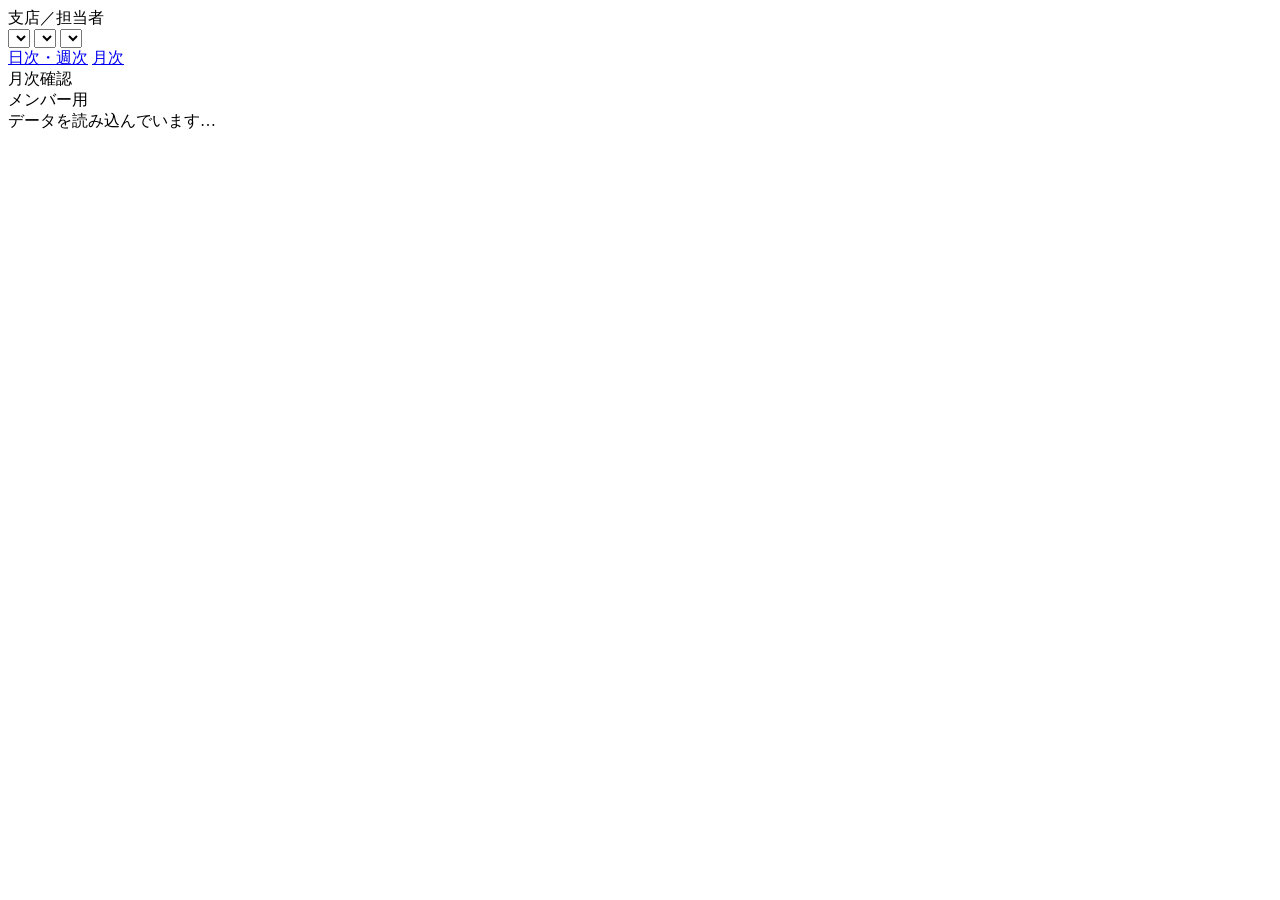
==== src/monthly.html @ 76398d8e "Create monthly.html" ====
<!DOCTYPE html>
<html lang="ja">
<head>
<meta charset="UTF-8">
<meta name="viewport" content="width=device-width, initial-scale=1">
<title>担当者別ダッシュボード｜月次</title>
<link rel="stylesheet" href="style.css">
<style>
  /* 月次だけで使う KPIツリー */
  .tree { display: flex; align-items: stretch; gap: 8px; flex-wrap: wrap; }
  .tree .node {
    flex: 1 1 150px; background: #fff; border: 1px solid var(--line);
    border-radius: 5px; padding: 10px 12px; min-width: 140px;
  }
  .tree .node .k { font-size: 11px; color: var(--navy); font-weight: 700; }
  .tree .node .v { font-size: 22px; font-weight: 700; letter-spacing: -.02em; }
  .tree .node .v small { font-size: 11px; font-weight: 700; }
  .tree .node .d { font-size: 10.5px; color: var(--muted); }
  .tree .op { display: flex; align-items: center; font-size: 17px; color: var(--muted); }
  .tree .node.result { background: #eef4f8; border-color: #c6d8e4; }
  .toggle { display: flex; gap: 6px; margin: 0 0 8px auto; }
  .toggle button {
    font: inherit; font-size: 11.5px; padding: 4px 10px; cursor: pointer;
    border: 1px solid var(--line); background: #fff; border-radius: 4px; color: var(--navy);
  }
  .toggle button.on { background: var(--navy); color: #fff; border-color: var(--navy); }
  .survey-big { font-size: 40px; font-weight: 700; line-height: 1; }
</style>
</head>
<body>

<div class="topbar">
  <div class="topbar-inner">
    <span class="title-chip" id="chipTitle">支店／担当者</span>
    <div class="selects">
      <select id="branchSelect"></select>
      <select id="ownerSelect"></select>
      <select id="yearSelect"></select>
    </div>
    <div class="navlinks">
      <a href="weekly.html">日次・週次</a>
      <a href="monthly.html" class="active">月次</a>
    </div>
    <div class="badge-use">月次確認<br>メンバー用</div>
  </div>
</div>

<div class="wrap">
  <div id="errorBox" class="err"></div>
  <div id="loading" class="loading">データを読み込んでいます…</div>
  <div id="main" style="display:none">

    <!-- 1. 粗利をつくる4要素 -->
    <h2 class="sec">粗利をつくる4要素（KPIツリー）</h2>
    <div class="card">
      <h3 class="sub" id="cohortTitle">発生コホートの粗利分解</h3>
      <p style="font-size:11px;color:var(--muted);margin:0 0 10px" id="cohortDesc"></p>
      <div class="toggle" id="rateToggle">
        <button data-mode="occur" class="on">発生成約率で見る</button>
        <button data-mode="survey">現調成約率で見る</button>
      </div>
      <div class="tree" id="tree"></div>
      <p style="font-size:10.5px;color:var(--muted);margin:10px 0 0">
        ※ 完工売上・完工粗利（日次・週次ページ）は完工年月ベース。この分解は発生年月ベースなので、追う対象が違うと数字は一致しない。</p>
    </div>

    <!-- 2. 価格帯別 -->
    <h2 class="sec">価格帯別に、どう受けて・どう決めて・どう着地しているか
      <span class="note" id="avgNote"></span>
    </h2>
    <div class="tbl-scroll"><table id="bandTable"></table></div>
    <p style="font-size:11.5px;margin:8px 0 0" id="bandComment"></p>

    <!-- 3. 媒体・毀損 -->
    <div class="grid2" style="margin-top:22px">
      <div>
        <h2 class="sec" style="margin-top:0">扱っている媒体<span class="note" id="mediaNote"></span></h2>
        <div class="toggle" id="mediaToggle" style="margin-bottom:6px">
          <button data-level="mediaM" class="on">中分類</button>
          <button data-level="mediaL">大分類</button>
          <button data-level="mediaS">小分類</button>
        </div>
        <div class="tbl-scroll"><table id="mediaTable"></table></div>
        <p style="font-size:11.5px;margin:8px 0 0" id="mediaComment"></p>
      </div>
      <div>
        <h2 class="sec" style="margin-top:0">粗利毀損の中身<span class="note" id="lossNote"></span></h2>
        <div class="tbl-scroll"><table id="lossTable"></table></div>
        <div id="lossSummary" style="margin-top:8px"></div>
        <div class="note-box" id="lossHint"></div>
      </div>
    </div>

    <!-- 4. アンケート -->
    <h2 class="sec">お客様アンケート<span class="note" id="surveyNote"></span></h2>
    <div class="card" id="surveyCard"></div>

  </div>
</div>

<script src="shared.js"></script>
<script>
/* =========================================================
   月次ダッシュボード
   ========================================================= */
let ALL = [], MINE = [], P = getParams(), YEAR;
let RATE_MODE = 'occur';     // occur | survey
let MEDIA_LEVEL = 'mediaM';  // mediaM | mediaL | mediaS

(async function init() {
  P = getParams();
  YEAR = P.year;
  try {
    setLoading(true);
    ALL = await loadDeals('発生案件');
    MINE = applyFilter(ALL, P);
    buildSelectors(ALL, P, navigateBySelectors);
    bindToggles();
    render();
    document.getElementById('main').style.display = 'block';
  } catch (e) {
    showError(e.message || String(e));
  } finally {
    setLoading(false);
  }
})();

function bindToggles() {
  document.querySelectorAll('#rateToggle button').forEach(b => b.onclick = () => {
    RATE_MODE = b.dataset.mode;
    document.querySelectorAll('#rateToggle button').forEach(x => x.classList.toggle('on', x === b));
    renderTree();
  });
  document.querySelectorAll('#mediaToggle button').forEach(b => b.onclick = () => {
    MEDIA_LEVEL = b.dataset.level;
    document.querySelectorAll('#mediaToggle button').forEach(x => x.classList.toggle('on', x === b));
    renderMedia();
  });
}

function render() {
  const label = [P.branch || '全支店', P.owner ? '担当者：' + P.owner : '全担当'].join('　');
  document.getElementById('chipTitle').textContent = label;
  document.title = `${label}｜月次`;

  renderTree();
  renderBands();
  renderMedia();
  renderLoss();
  renderSurvey();
}

/* 発生コホート＝その年に発生（反響）した案件 */
function cohortOf(deals) {
  return deals.filter(d => sameYear(d.inquiry, YEAR) || d.occurYear === YEAR);
}
/* 受注＝そのうち契約に至ったもの */
const wonOf = list => list.filter(d => !!d.contract && !d.lost);
/* 案件の粗利（完工済は最終粗利、未完工は契約時粗利） */
const profitOf = d => d.complete ? d.profit : (d.plannedProfit !== null ? d.plannedProfit : d.profit);

/* ---------- 1. 4要素 ---------- */
function renderTree() {
  const cohort = cohortOf(MINE);
  const won = wonOf(cohort);
  const surveyed = cohort.filter(d => !!d.survey);

  const amount = sum(won, d => d.amount);
  const profit = sum(won, d => profitOf(d));
  const avg = won.length ? amount / won.length : null;
  const pr  = amount ? profit / amount : null;

  const occurRate  = cohort.length ? won.length / cohort.length : null;
  const surveyRate = cohort.length ? surveyed.length / cohort.length : null;
  const closeRate  = surveyed.length ? won.length / surveyed.length : null;

  document.getElementById('cohortTitle').textContent =
    `発生コホートの粗利分解（${YEAR}年通期）`;
  document.getElementById('cohortDesc').textContent =
    `${YEAR}年（1〜12月）に発生した案件が、最終的にいくらの粗利になったか。4つの掛け算がそのまま粗利になる恒等式なので、どれを動かすかの議論に使う。`;

  const node = (k, v, d, cls = '') =>
    `<div class="node ${cls}"><div class="k">${k}</div><div class="v">${v}</div><div class="d">${d}</div></div>`;
  const op = s => `<div class="op">${s}</div>`;

  const first = RATE_MODE === 'occur'
    ? node('発生数', `${cohort.length}<small>件</small>`, '集客量')
      + op('×') + node('発生成約率', fmtPct(occurRate), `現調率 ${fmtPct(surveyRate)} × 現調成約率 ${fmtPct(closeRate)}`)
    : node('現調数', `${surveyed.length}<small>件</small>`, `発生 ${cohort.length}件 × 現調率 ${fmtPct(surveyRate)}`)
      + op('×') + node('現調成約率', fmtPct(closeRate), '提案〜クロージングの質');

  document.getElementById('tree').innerHTML =
    first
    + op('×') + node('平均単価', `${fmtMan(avg)}<small>万円</small>`, '提案の幅')
    + op('×') + node('粗利率', fmtPct(pr), '見積・原価管理')
    + op('=') + node('粗利（発生コホート）', `${fmtMil(profit)}<small>百万円</small>`, 'この4つ以外で粗利は動かない', 'result');
}

/* ---------- 2. 価格帯別 ---------- */
function renderBands() {
  const cohort = cohortOf(MINE);
  const allCohort = cohortOf(ALL);
  const avgWin = allCohort.length ? wonOf(allCohort).length / allCohort.length : 0;

  // 会社全体（または本人）の平均受注率を黒線で出す
  const myAvg = cohort.length ? wonOf(cohort).length / cohort.length : 0;
  document.getElementById('avgNote').textContent =
    `黒線＝${P.owner ? '本人' : '全社'}平均の受注率 ${fmtPct(myAvg)}`;

  const map = groupBy(cohort, d => d.priceBand, '価格帯 未入力');
  const keys = [...CONFIG.priceBandOrder.filter(k => map.has(k)),
                ...[...map.keys()].filter(k => !CONFIG.priceBandOrder.includes(k) && k !== '価格帯 未入力'),
                ...(map.has('価格帯 未入力') ? ['価格帯 未入力'] : [])];

  const rowFor = (label, list) => {
    const won = wonOf(list);
    const done = list.filter(d => !!d.complete);
    const winRate = list.length ? won.length / list.length : null;
    const amount = sum(won, d => d.amount);
    const avg = won.length ? amount / won.length : null;

    const pAmt = sum(won.filter(d => d.plannedRate !== null), d => d.amount);
    const pPrf = sum(won.filter(d => d.plannedRate !== null), d => d.plannedProfit);
    const dAmt = sum(done.filter(d => d.finalRate !== null), d => d.amount);
    const dPrf = sum(done.filter(d => d.finalRate !== null), d => d.profit);
    const planRate = pAmt ? pPrf / pAmt : null;
    const doneRate = dAmt ? dPrf / dAmt : null;
    const loss = (planRate !== null && doneRate !== null) ? doneRate - planRate : null;
    const lossCount = done.filter(d => d.loss !== null && d.loss < 0).length;

    const bar = winRate === null ? '' : `
      <div class="inbar">
        <i style="width:${Math.min(100, winRate * 100)}%;background:${
          winRate >= 0.5 ? 'var(--green)' : winRate >= 0.4 ? 'var(--orange)' : 'var(--red)'}"></i>
        <span class="avg" style="left:${Math.min(100, myAvg * 100)}%"></span>
      </div>`;

    return { label, list, won, done, winRate, avg, planRate, doneRate, loss, lossCount, bar };
  };

  const rows = keys.map(k => rowFor(k, map.get(k)));
  const total = rowFor('合計', cohort);

  const tr = r => {
    const unset = r.label === '価格帯 未入力';
    if (unset) {
      return `<tr style="background:#fdf3f2">
        <td class="l"><b>${esc(r.label)}</b></td><td class="num">${r.list.length}</td>
        <td class="c">―</td><td class="c">―</td>
        <td colspan="6" class="l" style="color:#8e2a1e">正規価格帯が空欄。シートに価格帯を入れると、この${r.list.length}件も集計に入ります</td></tr>`;
    }
    return `<tr>
      <td class="l"><b>${esc(r.label)}</b></td>
      <td class="num">${r.list.length}</td>
      <td class="num">${r.won.length}</td>
      <td class="num"><b>${fmtPct(r.winRate)}</b></td>
      <td>${r.bar}</td>
      <td class="num">${fmtMan(r.avg)}万</td>
      <td class="num">${r.done.length}</td>
      <td class="num">${fmtPct(r.planRate)}</td>
      <td class="num">${fmtPct(r.doneRate)}</td>
      <td class="num ${r.loss !== null && r.loss < -0.03 ? 'neg' : ''}">${fmtPt(r.loss)}</td>
      <td class="num ${r.lossCount >= 3 ? 'neg' : ''}">${r.lossCount}</td>
    </tr>`;
  };

  document.getElementById('bandTable').innerHTML = `
    <thead><tr>
      <th class="l">価格帯</th><th>差配</th><th>受注</th><th>受注率</th><th>受注率の水準</th>
      <th>平均単価</th><th>完工</th><th>契約時粗利</th><th>完工粗利</th><th>毀損</th><th>毀損件数</th>
    </tr></thead>
    <tbody>${rows.map(tr).join('')}
      <tr class="total">
        <td class="l">合計</td><td class="num">${total.list.length}</td><td class="num">${total.won.length}</td>
        <td class="num">${fmtPct(total.winRate)}</td><td>${total.bar}</td>
        <td class="num">${fmtMan(total.avg)}万</td><td class="num">${total.done.length}</td>
        <td class="num">${fmtPct(total.planRate)}</td><td class="num">${fmtPct(total.doneRate)}</td>
        <td class="num ${total.loss !== null && total.loss < 0 ? 'neg' : ''}">${fmtPt(total.loss)}</td>
        <td class="num">${total.lossCount}</td>
      </tr>
    </tbody>`;

  // コメントを自動生成
  const worst = rows.filter(r => r.loss !== null && r.label !== '価格帯 未入力')
                    .sort((a, b) => a.loss - b.loss)[0];
  const totalLossCount = rows.reduce((a, r) => a + r.lossCount, 0);
  document.getElementById('bandComment').innerHTML = worst
    ? `毀損がいちばん大きいのは <b>${esc(worst.label)}</b>（${fmtPt(worst.loss)}）。毀損${totalLossCount}件のうち${worst.lossCount}件がこの帯にあります。`
    : '契約時粗利を出すには「予算（実行予算）」列が必要です。';

  document.getElementById('lossHint').innerHTML =
    '契約時粗利＝<b>契約金額（税込）−予算</b>、完工粗利＝<b>最終粗利率</b>、毀損＝その差（pt）で計算しています。'
    + '予算が空欄の案件は毀損の集計から外れます。';
}

/* ---------- 3. 媒体 ---------- */
function renderMedia() {
  const cohort = cohortOf(MINE);
  const map = groupBy(cohort, d => d[MEDIA_LEVEL], '媒体 未入力');
  const myAvg = cohort.length ? wonOf(cohort).length / cohort.length : 0;

  const rows = [...map.entries()].map(([k, list]) => {
    const won = wonOf(list);
    return { k, n: list.length, w: won.length, rate: list.length ? won.length / list.length : null,
             amount: sum(won, d => d.amount) };
  }).sort((a, b) => b.n - a.n);

  const totalWon = wonOf(cohort);
  const totalAmt = sum(totalWon, d => d.amount);

  document.getElementById('mediaTable').innerHTML = `
    <thead><tr><th class="l">媒体</th><th>発生</th><th>受注</th><th>受注率</th><th>水準</th><th>契約売上</th></tr></thead>
    <tbody>${rows.map(r => `
      <tr><td class="l">${esc(r.k)}</td>
        <td class="num">${r.n}</td><td class="num">${r.w}</td>
        <td class="num"><b>${fmtPct(r.rate)}</b></td>
        <td><div class="inbar"><i style="width:${Math.min(100, (r.rate || 0) * 100)}%;background:${
          r.rate >= 0.5 ? 'var(--green)' : r.rate >= 0.4 ? 'var(--orange)' : 'var(--red)'}"></i>
          <span class="avg" style="left:${Math.min(100, myAvg * 100)}%"></span></div></td>
        <td class="num">${fmtMan(r.amount)}</td></tr>`).join('')
      || '<tr><td colspan="6" class="empty">データなし</td></tr>'}
      <tr class="total"><td class="l">合計</td><td class="num">${cohort.length}</td>
        <td class="num">${totalWon.length}</td><td class="num">${fmtPct(cohort.length ? totalWon.length / cohort.length : null)}</td>
        <td></td><td class="num">${fmtMan(totalAmt)}</td></tr>
    </tbody>`;

  document.getElementById('mediaNote').textContent = `${rows.length}媒体`;

  const top2 = rows.slice(0, 2);
  const share = totalAmt ? (top2.reduce((a, r) => a + r.amount, 0)) / totalAmt : null;
  document.getElementById('mediaComment').innerHTML = top2.length === 2
    ? `上位2媒体（${esc(top2[0].k)}・${esc(top2[1].k)}）で契約売上の <b>${fmtPct(share, 0)}</b> を占めています。`
    : '';
}

/* ---------- 4. 粗利毀損の中身 ---------- */
function renderLoss() {
  const done = MINE.filter(d => sameYear(d.complete, YEAR));
  const lossDeals = done.filter(d => d.lossYen !== null && d.lossYen < 0);
  const lossTotal = Math.abs(sum(lossDeals, d => d.lossYen));

  document.getElementById('lossNote').textContent =
    `完工${done.length}件中 ${lossDeals.length}件・${fmtMan(lossTotal)}万`;

  const hasReason = MINE.some(d => d.lossReason);

  let inner;
  if (hasReason) {
    const map = groupBy(lossDeals, d => d.lossReason, '要因 未入力');
    const rows = [...map.entries()]
      .map(([k, list]) => ({ k, n: list.length, yen: Math.abs(sum(list, d => d.lossYen)) }))
      .sort((a, b) => b.yen - a.yen);
    const max = rows[0] ? rows[0].yen : 1;
    inner = `<thead><tr><th class="l">要因</th><th>件数</th><th>毀損額</th><th>構成</th></tr></thead>
      <tbody>${rows.map(r => `<tr><td class="l">${esc(r.k)}</td><td class="num">${r.n}</td>
        <td class="num">${fmtMan(r.yen)}万</td>
        <td><div class="inbar"><i style="width:${(r.yen / max) * 100}%;background:var(--red)"></i></div></td></tr>`).join('')}
      </tbody>`;
  } else {
    // 要因列が無いので、毀損の大きい案件を並べる
    const top = [...lossDeals].sort((a, b) => a.lossYen - b.lossYen).slice(0, 6);
    inner = `<thead><tr><th class="l">毀損の大きい案件</th><th>契約時</th><th>完工</th><th>毀損</th></tr></thead>
      <tbody>${top.length ? top.map(d => `<tr>
        <td class="l">${esc(d.name || '(案件名なし)')}</td>
        <td class="num">${fmtPct(d.plannedRate)}</td>
        <td class="num">${fmtPct(d.finalRate)}</td>
        <td class="num neg">${fmtMan(Math.abs(d.lossYen))}万</td></tr>`).join('')
        : '<tr><td colspan="4" class="empty">毀損している完工案件はありません</td></tr>'}
      </tbody>`;
  }
  document.getElementById('lossTable').innerHTML = inner;

  const avgLoss = lossDeals.length ? lossTotal / lossDeals.length : null;
  const big = done.filter(d => (d.amount || 0) >= 5000000);
  document.getElementById('lossSummary').innerHTML = `
    <table><tbody>
      <tr><td class="l">1件平均毀損額</td><td class="num"><b>${fmtMan1(avgLoss)}万</b></td></tr>
      <tr><td class="l">完工のうち500万以上</td><td class="num"><b>${big.length}件</b>／${done.length}件</td></tr>
      <tr><td class="l">うち毀損している件数</td><td class="num"><b class="neg">${big.filter(d => d.lossYen !== null && d.lossYen < 0).length}件</b></td></tr>
    </tbody></table>`;

  if (!hasReason) {
    document.getElementById('lossHint').innerHTML +=
      '<br><b>要因の内訳（A2 見積漏れ・原価甘い／B1 発注ミス・漏れ など）は、いまのシートに列がありません。</b>'
      + '発生案件シートに <b>毀損要因</b> 列を作って要因コードを入れれば、この表が自動で要因別の集計に切り替わります。';
  }
}

/* ---------- 5. アンケート ---------- */
function renderSurvey() {
  const done = MINE.filter(d => sameYear(d.complete, YEAR));
  document.getElementById('surveyNote').textContent = `完工${done.length}件が対象`;
  document.getElementById('surveyCard').innerHTML = `
    <div class="note-box" style="margin:0">
      <b>アンケートは発生案件シートに項目が無いため、まだ数字を出せません。</b><br>
      別シート（例：<b>アンケート</b>）に「システムID／依頼日／回収日／満足度／紹介意向／担当者評価／自由記述」を持たせて、
      システムIDで発生案件とつなぐのがいちばん手間が少ないです。
      シートを用意したら <code>api/GetSheetData/index.js</code> の ALLOWED_SHEETS はすでに 'アンケート' を許可してあるので、
      <code>loadDeals('アンケート')</code> で読み込めます。<br>
      出す指標は、回収率（依頼◯枚→回収◯枚）・「満足」以上・「ぜひ紹介したい」・担当者の人柄評価・完工から1か月以上の未回収、の5本立てを想定しています。
    </div>`;
}
</script>
</body>
</html>
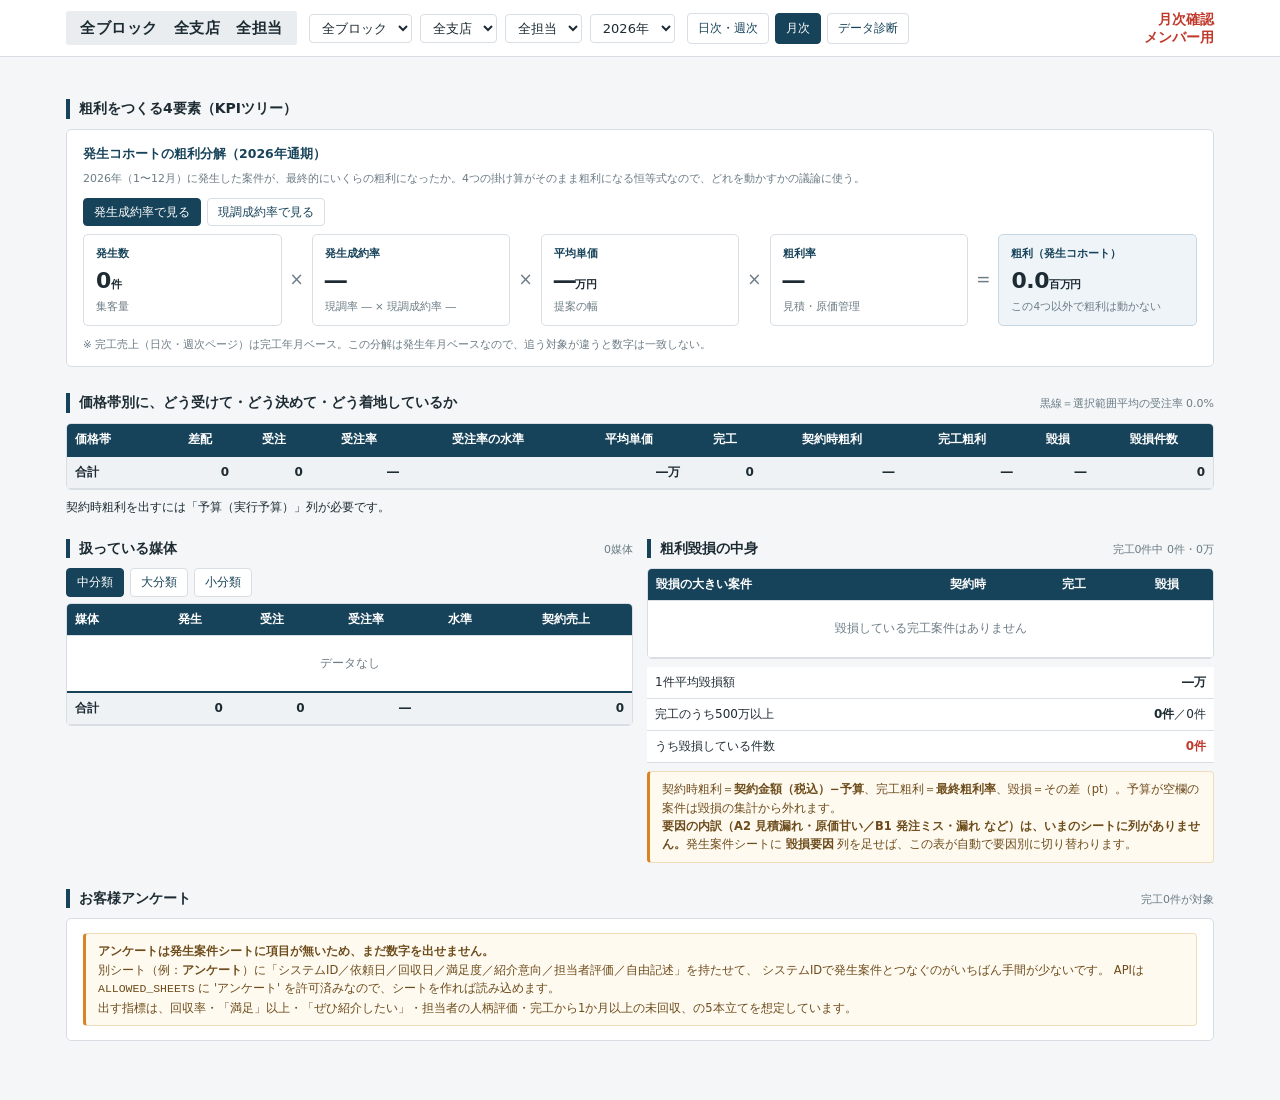
==== commit 25907650: "ダッシュボードを新版に更新(ブロック階層・完工判定変更・目標シート化・診断機能追加) - index.html: 一覧をブロック→支店→担当者の3階層に変更 - shared.js:   - 完工の判" ====
--- a/src/monthly.html
+++ b/src/monthly.html
@@ -1,4 +1,3 @@
-
 <!DOCTYPE html>
 <html lang="ja">
 <head>
@@ -7,12 +6,9 @@
 <title>担当者別ダッシュボード｜月次</title>
 <link rel="stylesheet" href="style.css">
 <style>
-  /* 月次だけで使う KPIツリー */
   .tree { display: flex; align-items: stretch; gap: 8px; flex-wrap: wrap; }
-  .tree .node {
-    flex: 1 1 150px; background: #fff; border: 1px solid var(--line);
-    border-radius: 5px; padding: 10px 12px; min-width: 140px;
-  }
+  .tree .node { flex: 1 1 150px; background: #fff; border: 1px solid var(--line);
+    border-radius: 5px; padding: 10px 12px; min-width: 140px; }
   .tree .node .k { font-size: 11px; color: var(--navy); font-weight: 700; }
   .tree .node .v { font-size: 22px; font-weight: 700; letter-spacing: -.02em; }
   .tree .node .v small { font-size: 11px; font-weight: 700; }
@@ -20,20 +16,18 @@
   .tree .op { display: flex; align-items: center; font-size: 17px; color: var(--muted); }
   .tree .node.result { background: #eef4f8; border-color: #c6d8e4; }
   .toggle { display: flex; gap: 6px; margin: 0 0 8px auto; }
-  .toggle button {
-    font: inherit; font-size: 11.5px; padding: 4px 10px; cursor: pointer;
-    border: 1px solid var(--line); background: #fff; border-radius: 4px; color: var(--navy);
-  }
+  .toggle button { font: inherit; font-size: 11.5px; padding: 4px 10px; cursor: pointer;
+    border: 1px solid var(--line); background: #fff; border-radius: 4px; color: var(--navy); }
   .toggle button.on { background: var(--navy); color: #fff; border-color: var(--navy); }
-  .survey-big { font-size: 40px; font-weight: 700; line-height: 1; }
 </style>
 </head>
 <body>
 
 <div class="topbar">
   <div class="topbar-inner">
-    <span class="title-chip" id="chipTitle">支店／担当者</span>
+    <span class="title-chip" id="chipTitle">読み込み中</span>
     <div class="selects">
+      <select id="blockSelect"></select>
       <select id="branchSelect"></select>
       <select id="ownerSelect"></select>
       <select id="yearSelect"></select>
@@ -41,6 +35,7 @@
     <div class="navlinks">
       <a href="weekly.html">日次・週次</a>
       <a href="monthly.html" class="active">月次</a>
+      <a href="#" id="diagLink">データ診断</a>
     </div>
     <div class="badge-use">月次確認<br>メンバー用</div>
   </div>
@@ -49,6 +44,8 @@
 <div class="wrap">
   <div id="errorBox" class="err"></div>
   <div id="loading" class="loading">データを読み込んでいます…</div>
+  <div id="diagBox" class="card" style="display:none;margin-bottom:16px"></div>
+
   <div id="main" style="display:none">
 
     <!-- 1. 粗利をつくる4要素 -->
@@ -62,7 +59,7 @@
       </div>
       <div class="tree" id="tree"></div>
       <p style="font-size:10.5px;color:var(--muted);margin:10px 0 0">
-        ※ 完工売上・完工粗利（日次・週次ページ）は完工年月ベース。この分解は発生年月ベースなので、追う対象が違うと数字は一致しない。</p>
+        ※ 完工売上（日次・週次ページ）は完工年月ベース。この分解は発生年月ベースなので、追う対象が違うと数字は一致しない。</p>
     </div>
 
     <!-- 2. 価格帯別 -->
@@ -104,9 +101,9 @@
 /* =========================================================
    月次ダッシュボード
    ========================================================= */
-let ALL = [], MINE = [], P = getParams(), YEAR;
-let RATE_MODE = 'occur';     // occur | survey
-let MEDIA_LEVEL = 'mediaM';  // mediaM | mediaL | mediaS
+let ALL = [], MINE = [], P = null, YEAR = 0;
+let RATE_MODE = 'occur';
+let MEDIA_LEVEL = 'mediaM';
 
 (async function init() {
   P = getParams();
@@ -116,11 +113,13 @@
     ALL = await loadDeals('発生案件');
     MINE = applyFilter(ALL, P);
     buildSelectors(ALL, P, navigateBySelectors);
+    mountDiagnostics(P);
     bindToggles();
     render();
     document.getElementById('main').style.display = 'block';
   } catch (e) {
     showError(e.message || String(e));
+    mountDiagnostics({ debug: true });
   } finally {
     setLoading(false);
   }
@@ -140,10 +139,8 @@
 }
 
 function render() {
-  const label = [P.branch || '全支店', P.owner ? '担当者：' + P.owner : '全担当'].join('　');
-  document.getElementById('chipTitle').textContent = label;
-  document.title = `${label}｜月次`;
-
+  document.getElementById('chipTitle').textContent = filterLabel(P);
+  document.title = filterLabel(P) + '｜月次';
   renderTree();
   renderBands();
   renderMedia();
@@ -151,14 +148,9 @@
   renderSurvey();
 }
 
-/* 発生コホート＝その年に発生（反響）した案件 */
-function cohortOf(deals) {
-  return deals.filter(d => sameYear(d.inquiry, YEAR) || d.occurYear === YEAR);
-}
-/* 受注＝そのうち契約に至ったもの */
+const cohortOf = deals => deals.filter(d => sameYear(d.inquiry, YEAR) || d.occurYear === YEAR);
 const wonOf = list => list.filter(d => !!d.contract && !d.lost);
-/* 案件の粗利（完工済は最終粗利、未完工は契約時粗利） */
-const profitOf = d => d.complete ? d.profit : (d.plannedProfit !== null ? d.plannedProfit : d.profit);
+const profitOf = d => (d.profit !== null ? d.profit : d.plannedProfit);
 
 /* ---------- 1. 4要素 ---------- */
 function renderTree() {
@@ -175,8 +167,7 @@
   const surveyRate = cohort.length ? surveyed.length / cohort.length : null;
   const closeRate  = surveyed.length ? won.length / surveyed.length : null;
 
-  document.getElementById('cohortTitle').textContent =
-    `発生コホートの粗利分解（${YEAR}年通期）`;
+  document.getElementById('cohortTitle').textContent = `発生コホートの粗利分解（${YEAR}年通期）`;
   document.getElementById('cohortDesc').textContent =
     `${YEAR}年（1〜12月）に発生した案件が、最終的にいくらの粗利になったか。4つの掛け算がそのまま粗利になる恒等式なので、どれを動かすかの議論に使う。`;
 
@@ -185,13 +176,12 @@
   const op = s => `<div class="op">${s}</div>`;
 
   const first = RATE_MODE === 'occur'
-    ? node('発生数', `${cohort.length}<small>件</small>`, '集客量')
+    ? node('発生数', `${cohort.length.toLocaleString('ja-JP')}<small>件</small>`, '集客量')
       + op('×') + node('発生成約率', fmtPct(occurRate), `現調率 ${fmtPct(surveyRate)} × 現調成約率 ${fmtPct(closeRate)}`)
-    : node('現調数', `${surveyed.length}<small>件</small>`, `発生 ${cohort.length}件 × 現調率 ${fmtPct(surveyRate)}`)
+    : node('現調数', `${surveyed.length.toLocaleString('ja-JP')}<small>件</small>`, `発生 ${cohort.length}件 × 現調率 ${fmtPct(surveyRate)}`)
       + op('×') + node('現調成約率', fmtPct(closeRate), '提案〜クロージングの質');
 
-  document.getElementById('tree').innerHTML =
-    first
+  document.getElementById('tree').innerHTML = first
     + op('×') + node('平均単価', `${fmtMan(avg)}<small>万円</small>`, '提案の幅')
     + op('×') + node('粗利率', fmtPct(pr), '見積・原価管理')
     + op('=') + node('粗利（発生コホート）', `${fmtMil(profit)}<small>百万円</small>`, 'この4つ以外で粗利は動かない', 'result');
@@ -200,13 +190,9 @@
 /* ---------- 2. 価格帯別 ---------- */
 function renderBands() {
   const cohort = cohortOf(MINE);
-  const allCohort = cohortOf(ALL);
-  const avgWin = allCohort.length ? wonOf(allCohort).length / allCohort.length : 0;
-
-  // 会社全体（または本人）の平均受注率を黒線で出す
   const myAvg = cohort.length ? wonOf(cohort).length / cohort.length : 0;
   document.getElementById('avgNote').textContent =
-    `黒線＝${P.owner ? '本人' : '全社'}平均の受注率 ${fmtPct(myAvg)}`;
+    `黒線＝${P.owner ? '本人' : '選択範囲'}平均の受注率 ${fmtPct(myAvg)}`;
 
   const map = groupBy(cohort, d => d.priceBand, '価格帯 未入力');
   const keys = [...CONFIG.priceBandOrder.filter(k => map.has(k)),
@@ -215,55 +201,45 @@
 
   const rowFor = (label, list) => {
     const won = wonOf(list);
-    const done = list.filter(d => !!d.complete);
+    const done = list.filter(d => d.isCompleted);
     const winRate = list.length ? won.length / list.length : null;
     const amount = sum(won, d => d.amount);
-    const avg = won.length ? amount / won.length : null;
-
     const pAmt = sum(won.filter(d => d.plannedRate !== null), d => d.amount);
     const pPrf = sum(won.filter(d => d.plannedRate !== null), d => d.plannedProfit);
     const dAmt = sum(done.filter(d => d.finalRate !== null), d => d.amount);
     const dPrf = sum(done.filter(d => d.finalRate !== null), d => d.profit);
     const planRate = pAmt ? pPrf / pAmt : null;
     const doneRate = dAmt ? dPrf / dAmt : null;
-    const loss = (planRate !== null && doneRate !== null) ? doneRate - planRate : null;
-    const lossCount = done.filter(d => d.loss !== null && d.loss < 0).length;
-
     const bar = winRate === null ? '' : `
       <div class="inbar">
         <i style="width:${Math.min(100, winRate * 100)}%;background:${
           winRate >= 0.5 ? 'var(--green)' : winRate >= 0.4 ? 'var(--orange)' : 'var(--red)'}"></i>
-        <span class="avg" style="left:${Math.min(100, myAvg * 100)}%"></span>
-      </div>`;
-
-    return { label, list, won, done, winRate, avg, planRate, doneRate, loss, lossCount, bar };
+        <span class="avg" style="left:${Math.min(100, myAvg * 100)}%"></span></div>`;
+    return { label, list, won, done, winRate, bar,
+      avg: won.length ? amount / won.length : null, planRate, doneRate,
+      loss: (planRate !== null && doneRate !== null) ? doneRate - planRate : null,
+      lossCount: done.filter(d => d.loss !== null && d.loss < 0).length };
   };
 
   const rows = keys.map(k => rowFor(k, map.get(k)));
   const total = rowFor('合計', cohort);
 
-  const tr = r => {
-    const unset = r.label === '価格帯 未入力';
-    if (unset) {
-      return `<tr style="background:#fdf3f2">
-        <td class="l"><b>${esc(r.label)}</b></td><td class="num">${r.list.length}</td>
-        <td class="c">―</td><td class="c">―</td>
-        <td colspan="6" class="l" style="color:#8e2a1e">正規価格帯が空欄。シートに価格帯を入れると、この${r.list.length}件も集計に入ります</td></tr>`;
-    }
-    return `<tr>
-      <td class="l"><b>${esc(r.label)}</b></td>
-      <td class="num">${r.list.length}</td>
-      <td class="num">${r.won.length}</td>
-      <td class="num"><b>${fmtPct(r.winRate)}</b></td>
-      <td>${r.bar}</td>
-      <td class="num">${fmtMan(r.avg)}万</td>
-      <td class="num">${r.done.length}</td>
-      <td class="num">${fmtPct(r.planRate)}</td>
-      <td class="num">${fmtPct(r.doneRate)}</td>
-      <td class="num ${r.loss !== null && r.loss < -0.03 ? 'neg' : ''}">${fmtPt(r.loss)}</td>
-      <td class="num ${r.lossCount >= 3 ? 'neg' : ''}">${r.lossCount}</td>
-    </tr>`;
-  };
+  const tr = r => r.label === '価格帯 未入力'
+    ? `<tr style="background:#fdf3f2"><td class="l"><b>${esc(r.label)}</b></td>
+        <td class="num">${r.list.length}</td><td class="c">―</td><td class="c">―</td>
+        <td colspan="7" class="l" style="color:#8e2a1e">正規価格帯が空欄。入力するとこの${r.list.length}件も集計に入ります</td></tr>`
+    : `<tr>
+        <td class="l"><b>${esc(r.label)}</b></td>
+        <td class="num">${r.list.length.toLocaleString('ja-JP')}</td>
+        <td class="num">${r.won.length.toLocaleString('ja-JP')}</td>
+        <td class="num"><b>${fmtPct(r.winRate)}</b></td>
+        <td>${r.bar}</td>
+        <td class="num">${fmtMan(r.avg)}万</td>
+        <td class="num">${r.done.length.toLocaleString('ja-JP')}</td>
+        <td class="num">${fmtPct(r.planRate)}</td>
+        <td class="num">${fmtPct(r.doneRate)}</td>
+        <td class="num ${r.loss !== null && r.loss < -0.03 ? 'neg' : ''}">${fmtPt(r.loss)}</td>
+        <td class="num ${r.lossCount >= 3 ? 'neg' : ''}">${r.lossCount}</td></tr>`;
 
   document.getElementById('bandTable').innerHTML = `
     <thead><tr>
@@ -271,26 +247,25 @@
       <th>平均単価</th><th>完工</th><th>契約時粗利</th><th>完工粗利</th><th>毀損</th><th>毀損件数</th>
     </tr></thead>
     <tbody>${rows.map(tr).join('')}
-      <tr class="total">
-        <td class="l">合計</td><td class="num">${total.list.length}</td><td class="num">${total.won.length}</td>
+      <tr class="total"><td class="l">合計</td>
+        <td class="num">${total.list.length.toLocaleString('ja-JP')}</td>
+        <td class="num">${total.won.length.toLocaleString('ja-JP')}</td>
         <td class="num">${fmtPct(total.winRate)}</td><td>${total.bar}</td>
-        <td class="num">${fmtMan(total.avg)}万</td><td class="num">${total.done.length}</td>
+        <td class="num">${fmtMan(total.avg)}万</td>
+        <td class="num">${total.done.length.toLocaleString('ja-JP')}</td>
         <td class="num">${fmtPct(total.planRate)}</td><td class="num">${fmtPct(total.doneRate)}</td>
         <td class="num ${total.loss !== null && total.loss < 0 ? 'neg' : ''}">${fmtPt(total.loss)}</td>
-        <td class="num">${total.lossCount}</td>
-      </tr>
+        <td class="num">${total.lossCount}</td></tr>
     </tbody>`;
 
-  // コメントを自動生成
-  const worst = rows.filter(r => r.loss !== null && r.label !== '価格帯 未入力')
-                    .sort((a, b) => a.loss - b.loss)[0];
+  const worst = rows.filter(r => r.loss !== null && r.label !== '価格帯 未入力').sort((a, b) => a.loss - b.loss)[0];
   const totalLossCount = rows.reduce((a, r) => a + r.lossCount, 0);
   document.getElementById('bandComment').innerHTML = worst
     ? `毀損がいちばん大きいのは <b>${esc(worst.label)}</b>（${fmtPt(worst.loss)}）。毀損${totalLossCount}件のうち${worst.lossCount}件がこの帯にあります。`
     : '契約時粗利を出すには「予算（実行予算）」列が必要です。';
 
   document.getElementById('lossHint').innerHTML =
-    '契約時粗利＝<b>契約金額（税込）−予算</b>、完工粗利＝<b>最終粗利率</b>、毀損＝その差（pt）で計算しています。'
+    '契約時粗利＝<b>契約金額（税込）−予算</b>、完工粗利＝<b>最終粗利率</b>、毀損＝その差（pt）。'
     + '予算が空欄の案件は毀損の集計から外れます。';
 }
 
@@ -302,8 +277,8 @@
 
   const rows = [...map.entries()].map(([k, list]) => {
     const won = wonOf(list);
-    return { k, n: list.length, w: won.length, rate: list.length ? won.length / list.length : null,
-             amount: sum(won, d => d.amount) };
+    return { k, n: list.length, w: won.length,
+      rate: list.length ? won.length / list.length : null, amount: sum(won, d => d.amount) };
   }).sort((a, b) => b.n - a.n);
 
   const totalWon = wonOf(cohort);
@@ -311,24 +286,24 @@
 
   document.getElementById('mediaTable').innerHTML = `
     <thead><tr><th class="l">媒体</th><th>発生</th><th>受注</th><th>受注率</th><th>水準</th><th>契約売上</th></tr></thead>
-    <tbody>${rows.map(r => `
+    <tbody>${rows.slice(0, 15).map(r => `
       <tr><td class="l">${esc(r.k)}</td>
-        <td class="num">${r.n}</td><td class="num">${r.w}</td>
+        <td class="num">${r.n.toLocaleString('ja-JP')}</td><td class="num">${r.w.toLocaleString('ja-JP')}</td>
         <td class="num"><b>${fmtPct(r.rate)}</b></td>
         <td><div class="inbar"><i style="width:${Math.min(100, (r.rate || 0) * 100)}%;background:${
           r.rate >= 0.5 ? 'var(--green)' : r.rate >= 0.4 ? 'var(--orange)' : 'var(--red)'}"></i>
           <span class="avg" style="left:${Math.min(100, myAvg * 100)}%"></span></div></td>
         <td class="num">${fmtMan(r.amount)}</td></tr>`).join('')
       || '<tr><td colspan="6" class="empty">データなし</td></tr>'}
-      <tr class="total"><td class="l">合計</td><td class="num">${cohort.length}</td>
-        <td class="num">${totalWon.length}</td><td class="num">${fmtPct(cohort.length ? totalWon.length / cohort.length : null)}</td>
+      <tr class="total"><td class="l">合計</td><td class="num">${cohort.length.toLocaleString('ja-JP')}</td>
+        <td class="num">${totalWon.length.toLocaleString('ja-JP')}</td>
+        <td class="num">${fmtPct(cohort.length ? totalWon.length / cohort.length : null)}</td>
         <td></td><td class="num">${fmtMan(totalAmt)}</td></tr>
     </tbody>`;
 
   document.getElementById('mediaNote').textContent = `${rows.length}媒体`;
-
   const top2 = rows.slice(0, 2);
-  const share = totalAmt ? (top2.reduce((a, r) => a + r.amount, 0)) / totalAmt : null;
+  const share = totalAmt ? top2.reduce((a, r) => a + r.amount, 0) / totalAmt : null;
   document.getElementById('mediaComment').innerHTML = top2.length === 2
     ? `上位2媒体（${esc(top2[0].k)}・${esc(top2[1].k)}）で契約売上の <b>${fmtPct(share, 0)}</b> を占めています。`
     : '';
@@ -336,15 +311,13 @@
 
 /* ---------- 4. 粗利毀損の中身 ---------- */
 function renderLoss() {
-  const done = MINE.filter(d => sameYear(d.complete, YEAR));
+  const done = MINE.filter(d => d.isCompleted && sameYear(d.completeBase, YEAR));
   const lossDeals = done.filter(d => d.lossYen !== null && d.lossYen < 0);
   const lossTotal = Math.abs(sum(lossDeals, d => d.lossYen));
-
   document.getElementById('lossNote').textContent =
     `完工${done.length}件中 ${lossDeals.length}件・${fmtMan(lossTotal)}万`;
 
   const hasReason = MINE.some(d => d.lossReason);
-
   let inner;
   if (hasReason) {
     const map = groupBy(lossDeals, d => d.lossReason, '要因 未入力');
@@ -358,24 +331,20 @@
         <td><div class="inbar"><i style="width:${(r.yen / max) * 100}%;background:var(--red)"></i></div></td></tr>`).join('')}
       </tbody>`;
   } else {
-    // 要因列が無いので、毀損の大きい案件を並べる
     const top = [...lossDeals].sort((a, b) => a.lossYen - b.lossYen).slice(0, 6);
     inner = `<thead><tr><th class="l">毀損の大きい案件</th><th>契約時</th><th>完工</th><th>毀損</th></tr></thead>
       <tbody>${top.length ? top.map(d => `<tr>
         <td class="l">${esc(d.name || '(案件名なし)')}</td>
-        <td class="num">${fmtPct(d.plannedRate)}</td>
-        <td class="num">${fmtPct(d.finalRate)}</td>
+        <td class="num">${fmtPct(d.plannedRate)}</td><td class="num">${fmtPct(d.finalRate)}</td>
         <td class="num neg">${fmtMan(Math.abs(d.lossYen))}万</td></tr>`).join('')
-        : '<tr><td colspan="4" class="empty">毀損している完工案件はありません</td></tr>'}
-      </tbody>`;
+        : '<tr><td colspan="4" class="empty">毀損している完工案件はありません</td></tr>'}</tbody>`;
   }
   document.getElementById('lossTable').innerHTML = inner;
 
-  const avgLoss = lossDeals.length ? lossTotal / lossDeals.length : null;
   const big = done.filter(d => (d.amount || 0) >= 5000000);
   document.getElementById('lossSummary').innerHTML = `
     <table><tbody>
-      <tr><td class="l">1件平均毀損額</td><td class="num"><b>${fmtMan1(avgLoss)}万</b></td></tr>
+      <tr><td class="l">1件平均毀損額</td><td class="num"><b>${lossDeals.length ? fmtMan1(lossTotal / lossDeals.length) : '―'}万</b></td></tr>
       <tr><td class="l">完工のうち500万以上</td><td class="num"><b>${big.length}件</b>／${done.length}件</td></tr>
       <tr><td class="l">うち毀損している件数</td><td class="num"><b class="neg">${big.filter(d => d.lossYen !== null && d.lossYen < 0).length}件</b></td></tr>
     </tbody></table>`;
@@ -383,22 +352,21 @@
   if (!hasReason) {
     document.getElementById('lossHint').innerHTML +=
       '<br><b>要因の内訳（A2 見積漏れ・原価甘い／B1 発注ミス・漏れ など）は、いまのシートに列がありません。</b>'
-      + '発生案件シートに <b>毀損要因</b> 列を作って要因コードを入れれば、この表が自動で要因別の集計に切り替わります。';
+      + '発生案件シートに <b>毀損要因</b> 列を足せば、この表が自動で要因別に切り替わります。';
   }
 }
 
 /* ---------- 5. アンケート ---------- */
 function renderSurvey() {
-  const done = MINE.filter(d => sameYear(d.complete, YEAR));
+  const done = MINE.filter(d => d.isCompleted && sameYear(d.completeBase, YEAR));
   document.getElementById('surveyNote').textContent = `完工${done.length}件が対象`;
   document.getElementById('surveyCard').innerHTML = `
     <div class="note-box" style="margin:0">
       <b>アンケートは発生案件シートに項目が無いため、まだ数字を出せません。</b><br>
       別シート（例：<b>アンケート</b>）に「システムID／依頼日／回収日／満足度／紹介意向／担当者評価／自由記述」を持たせて、
       システムIDで発生案件とつなぐのがいちばん手間が少ないです。
-      シートを用意したら <code>api/GetSheetData/index.js</code> の ALLOWED_SHEETS はすでに 'アンケート' を許可してあるので、
-      <code>loadDeals('アンケート')</code> で読み込めます。<br>
-      出す指標は、回収率（依頼◯枚→回収◯枚）・「満足」以上・「ぜひ紹介したい」・担当者の人柄評価・完工から1か月以上の未回収、の5本立てを想定しています。
+      APIは <code>ALLOWED_SHEETS</code> に 'アンケート' を許可済みなので、シートを作れば読み込めます。<br>
+      出す指標は、回収率・「満足」以上・「ぜひ紹介したい」・担当者の人柄評価・完工から1か月以上の未回収、の5本立てを想定しています。
     </div>`;
 }
 </script>
--- a/src/style.css
+++ b/src/style.css
@@ -0,0 +1,196 @@
+/* =========================================================
+   共通スタイル（PDFの配色に合わせている）
+   ========================================================= */
+:root {
+  --navy:    #17435a;
+  --navy-d:  #0f2f41;
+  --line:    #d8dee3;
+  --bg:      #f4f6f8;
+  --text:    #1d2b33;
+  --muted:   #6b7b85;
+  --green:   #2e7d5b;
+  --green-l: #e4f1ea;
+  --orange:  #d98324;
+  --orange-l:#fbeedd;
+  --blue:    #2f6fa8;
+  --blue-l:  #e6eff7;
+  --red:     #c0392b;
+  --red-l:   #fbeae8;
+  --gray-l:  #eef1f3;
+}
+
+* { box-sizing: border-box; }
+
+body {
+  margin: 0;
+  background: var(--bg);
+  color: var(--text);
+  font-family: "Hiragino Kaku Gothic ProN", "Hiragino Sans", "Yu Gothic",
+               "Meiryo", "Noto Sans JP", system-ui, sans-serif;
+  font-size: 13px;
+  line-height: 1.6;
+  -webkit-font-smoothing: antialiased;
+}
+
+.wrap { max-width: 1180px; margin: 0 auto; padding: 16px 16px 60px; }
+
+/* ---- ヘッダー ---- */
+.topbar {
+  background: #fff; border-bottom: 1px solid var(--line);
+  position: sticky; top: 0; z-index: 20;
+}
+.topbar-inner {
+  max-width: 1180px; margin: 0 auto; padding: 10px 16px;
+  display: flex; align-items: center; gap: 12px; flex-wrap: wrap;
+}
+.title-chip {
+  background: #e9edf0; padding: 5px 14px; border-radius: 3px;
+  font-weight: 700; font-size: 15px; letter-spacing: .04em;
+}
+.badge-use {
+  margin-left: auto; color: var(--red); font-weight: 700;
+  font-size: 14px; text-align: right; line-height: 1.3;
+}
+.selects { display: flex; gap: 8px; align-items: center; }
+select {
+  font: inherit; padding: 5px 8px; border: 1px solid var(--line);
+  border-radius: 4px; background: #fff; color: var(--text);
+}
+.navlinks { display: flex; gap: 6px; }
+.navlinks a {
+  font-size: 12px; text-decoration: none; color: var(--navy);
+  border: 1px solid var(--line); background: #fff;
+  padding: 5px 10px; border-radius: 4px;
+}
+.navlinks a.active { background: var(--navy); color: #fff; border-color: var(--navy); }
+
+/* ---- セクション見出し ---- */
+h2.sec {
+  font-size: 14px; margin: 26px 0 10px; padding-left: 9px;
+  border-left: 4px solid var(--navy); line-height: 1.4;
+  display: flex; align-items: baseline; gap: 10px;
+}
+h2.sec .note { font-size: 11px; color: var(--muted); font-weight: 400; margin-left: auto; }
+h3.sub { font-size: 12.5px; color: var(--navy); margin: 0 0 6px; font-weight: 700; }
+
+.card {
+  background: #fff; border: 1px solid var(--line); border-radius: 5px;
+  padding: 14px 16px;
+}
+.grid2 { display: grid; grid-template-columns: 1fr 1fr; gap: 14px; }
+.grid3 { display: grid; grid-template-columns: repeat(3, 1fr); gap: 14px; }
+
+/* ---- KPIカード ---- */
+.kpi-row {
+  display: grid; grid-template-columns: repeat(5, 1fr);
+  background: #fff; border: 1px solid var(--line); border-radius: 5px; overflow: hidden;
+}
+.kpi {
+  padding: 12px 10px; text-align: center; border-right: 1px solid var(--line);
+}
+.kpi:last-child { border-right: 0; }
+.kpi .label { font-size: 11.5px; color: var(--navy); font-weight: 700; }
+.kpi .value { font-size: 26px; font-weight: 700; letter-spacing: -.02em; }
+.kpi .value small { font-size: 12px; font-weight: 700; margin-left: 2px; }
+.kpi .sub { font-size: 11px; color: var(--muted); }
+
+/* ---- 実績バー ---- */
+.perf { display: flex; flex-direction: column; gap: 6px; }
+.bar {
+  position: relative; height: 22px; background: var(--gray-l);
+  border-radius: 2px; overflow: hidden;
+}
+.bar .fill { position: absolute; left: 0; top: 0; bottom: 0; background: var(--navy); }
+.bar .fc   { position: absolute; top: 0; bottom: 0; background-size: 8px 8px;
+  background-image: repeating-linear-gradient(45deg, #9fb6c4 0 3px, #cfdbe3 3px 8px); }
+.bar .goal { position: absolute; top: -2px; bottom: -2px; width: 2px; background: var(--red); }
+.perf-nums { display: flex; align-items: baseline; gap: 10px; flex-wrap: wrap; }
+.perf-nums .big { font-size: 20px; font-weight: 700; }
+.perf-nums .muted { color: var(--muted); font-size: 11.5px; }
+.pill {
+  background: var(--gray-l); border-radius: 3px; padding: 3px 8px; font-size: 11.5px;
+}
+
+/* ---- 表 ---- */
+table { width: 100%; border-collapse: collapse; font-size: 12px; background: #fff; }
+th, td { padding: 6px 8px; border-bottom: 1px solid var(--line); text-align: right; }
+th { background: var(--navy); color: #fff; font-weight: 700; text-align: center; white-space: nowrap; }
+td.l, th.l { text-align: left; }
+td.c, th.c { text-align: center; }
+tr.total td { font-weight: 700; background: #eef2f5; border-top: 2px solid var(--navy); }
+tbody tr:hover td { background: #f7fafc; }
+.num { font-variant-numeric: tabular-nums; }
+.neg { color: var(--red); font-weight: 700; }
+.pos { color: var(--green); }
+.tbl-scroll { overflow-x: auto; border: 1px solid var(--line); border-radius: 5px; background: #fff; }
+
+/* 月次テーブル（小さめ） */
+.mini { font-size: 10.5px; }
+.mini th, .mini td { padding: 3px 5px; white-space: nowrap; }
+.mini th.l, .mini td.l { position: sticky; left: 0; z-index: 1; }
+.mini td.rowlabel { background: #fff; font-weight: 600; text-align: left; }
+.mini tr.accent td { background: #eaf1f6; font-weight: 700; }
+
+/* ---- ファネル ---- */
+.funnel { display: grid; grid-template-columns: repeat(6, 1fr); gap: 6px; }
+.fn {
+  border-radius: 4px; padding: 10px 6px; text-align: center; border: 1px solid transparent;
+}
+.fn .t { font-size: 11px; line-height: 1.35; min-height: 30px; }
+.fn .n { font-size: 24px; font-weight: 700; }
+.fn .n small { font-size: 11px; }
+.fn .m { font-size: 11px; color: var(--muted); }
+.fn.blue   { background: var(--blue-l);   border-color: #cfe0ee; }
+.fn.green  { background: var(--green-l);  border-color: #cfe5da; }
+.fn.orange { background: var(--orange-l); border-color: #f0dcc0; }
+
+/* ---- 阻害要因チップ ---- */
+.chips { display: flex; gap: 3px; justify-content: center; }
+.chip {
+  width: 21px; height: 21px; line-height: 19px; text-align: center;
+  font-size: 11px; border-radius: 3px; border: 1px solid;
+}
+.chip.clear { background: var(--green-l); border-color: #9cc9b3; color: #2e7d5b; }
+.chip.left  { background: var(--red);     border-color: var(--red);  color: #fff; font-weight: 700; }
+.chip.none  { background: #fff; border-color: var(--line); color: #c3ccd2; }
+.rank {
+  display: inline-block; width: 22px; height: 22px; line-height: 22px; border-radius: 3px;
+  color: #fff; font-weight: 700; text-align: center;
+}
+.rank.S { background: var(--green); }
+.rank.A { background: var(--navy); }
+.rank.B { background: #8fa4b0; }
+.rank.C { background: #b9c4ca; }
+.rank.none { background: #e3e8eb; color: #9aa7ae; }
+
+/* ---- バー（表の中） ---- */
+.inbar { height: 10px; background: var(--gray-l); border-radius: 2px; position: relative; min-width: 90px; }
+.inbar i { position: absolute; left: 0; top: 0; bottom: 0; border-radius: 2px; display: block; }
+.inbar .avg { position: absolute; top: -2px; bottom: -2px; width: 2px; background: #1d2b33; }
+
+/* ---- 注記・警告 ---- */
+.legend { font-size: 11px; color: var(--muted); margin-top: 6px; display: flex; gap: 14px; flex-wrap: wrap; }
+.note-box {
+  background: #fffaf0; border: 1px solid #f0dcb8; border-left: 3px solid var(--orange);
+  padding: 8px 12px; font-size: 11.5px; border-radius: 4px; margin-top: 8px; color: #6d4c1b;
+}
+.err {
+  display: none; background: var(--red-l); border: 1px solid #edbdb6; color: #8e2a1e;
+  padding: 10px 14px; border-radius: 5px; margin-bottom: 14px; font-size: 12.5px;
+}
+.loading {
+  display: flex; align-items: center; justify-content: center; gap: 10px;
+  padding: 50px; color: var(--muted);
+}
+.empty { padding: 18px; text-align: center; color: var(--muted); font-size: 12px; }
+
+@media print {
+  body { background: #fff; }
+  .topbar { position: static; }
+  .selects, .navlinks { display: none; }
+}
+@media (max-width: 900px) {
+  .grid2, .grid3 { grid-template-columns: 1fr; }
+  .kpi-row { grid-template-columns: repeat(2, 1fr); }
+  .funnel { grid-template-columns: repeat(3, 1fr); }
+}
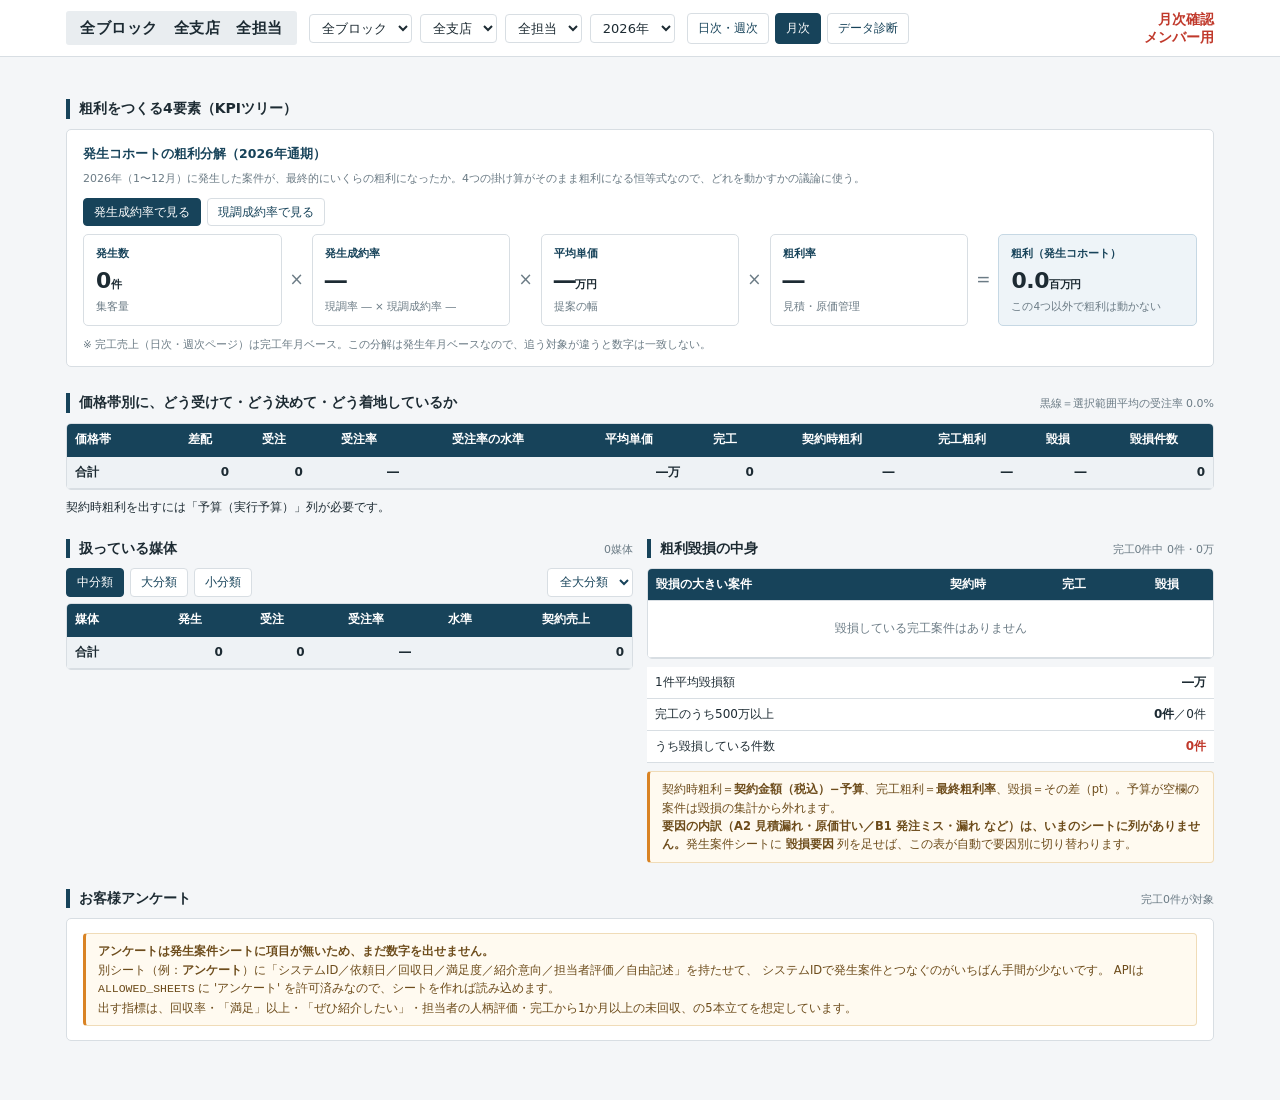
==== commit 7b2d9021: "数字の集計をシート側の年・カウント列基準に変更、価格帯順と媒体大分類フィルタを追加 ■数字関連 - 契約売上・完工売上の実績は、日付からの年計算をやめ「契約年」「完工年」列の値と   一致するかで判定" ====
--- a/src/monthly.html
+++ b/src/monthly.html
@@ -77,6 +77,8 @@
           <button data-level="mediaM" class="on">中分類</button>
           <button data-level="mediaL">大分類</button>
           <button data-level="mediaS">小分類</button>
+          <select id="mediaLFilter" style="margin-left:auto;font:inherit;font-size:11.5px;
+            padding:4px 8px;border:1px solid var(--line);border-radius:4px;color:var(--navy)"></select>
         </div>
         <div class="tbl-scroll"><table id="mediaTable"></table></div>
         <p style="font-size:11.5px;margin:8px 0 0" id="mediaComment"></p>
@@ -104,6 +106,7 @@
 let ALL = [], MINE = [], P = null, YEAR = 0;
 let RATE_MODE = 'occur';
 let MEDIA_LEVEL = 'mediaM';
+let MEDIA_L_FILTER = '';  // 媒体大分類フィルタ（空＝全大分類）
 
 (async function init() {
   P = getParams();
@@ -115,6 +118,7 @@
     buildSelectors(ALL, P, navigateBySelectors);
     mountDiagnostics(P);
     bindToggles();
+    buildMediaFilter();
     render();
     document.getElementById('main').style.display = 'block';
   } catch (e) {
@@ -138,6 +142,18 @@
   });
 }
 
+/* 媒体大分類フィルタのプルダウンを組み立てる（CONFIG.mediaLOrderの順、データに無いものは付けない） */
+function buildMediaFilter() {
+  const sel = document.getElementById('mediaLFilter');
+  if (!sel) return;
+  const present = uniqueSorted(ALL.map(d => d.mediaL));
+  const ordered = [...CONFIG.mediaLOrder.filter(k => present.includes(k)),
+                   ...present.filter(k => !CONFIG.mediaLOrder.includes(k))];
+  sel.innerHTML = '<option value="">全大分類</option>'
+    + ordered.map(k => `<option value="${esc(k)}"${k === MEDIA_L_FILTER ? ' selected' : ''}>${esc(k)}</option>`).join('');
+  sel.onchange = () => { MEDIA_L_FILTER = sel.value; renderMedia(); };
+}
+
 function render() {
   document.getElementById('chipTitle').textContent = filterLabel(P);
   document.title = filterLabel(P) + '｜月次';
@@ -194,10 +210,9 @@
   document.getElementById('avgNote').textContent =
     `黒線＝${P.owner ? '本人' : '選択範囲'}平均の受注率 ${fmtPct(myAvg)}`;
 
-  const map = groupBy(cohort, d => d.priceBand, '価格帯 未入力');
+  const map = groupBy(cohort, d => d.priceBand, '不明');
   const keys = [...CONFIG.priceBandOrder.filter(k => map.has(k)),
-                ...[...map.keys()].filter(k => !CONFIG.priceBandOrder.includes(k) && k !== '価格帯 未入力'),
-                ...(map.has('価格帯 未入力') ? ['価格帯 未入力'] : [])];
+                ...[...map.keys()].filter(k => !CONFIG.priceBandOrder.includes(k))];
 
   const rowFor = (label, list) => {
     const won = wonOf(list);
@@ -224,11 +239,7 @@
   const rows = keys.map(k => rowFor(k, map.get(k)));
   const total = rowFor('合計', cohort);
 
-  const tr = r => r.label === '価格帯 未入力'
-    ? `<tr style="background:#fdf3f2"><td class="l"><b>${esc(r.label)}</b></td>
-        <td class="num">${r.list.length}</td><td class="c">―</td><td class="c">―</td>
-        <td colspan="7" class="l" style="color:#8e2a1e">正規価格帯が空欄。入力するとこの${r.list.length}件も集計に入ります</td></tr>`
-    : `<tr>
+  const tr = r => `<tr${r.label === '不明' ? ' style="background:#fdf3f2"' : ''}>
         <td class="l"><b>${esc(r.label)}</b></td>
         <td class="num">${r.list.length.toLocaleString('ja-JP')}</td>
         <td class="num">${r.won.length.toLocaleString('ja-JP')}</td>
@@ -258,7 +269,7 @@
         <td class="num">${total.lossCount}</td></tr>
     </tbody>`;
 
-  const worst = rows.filter(r => r.loss !== null && r.label !== '価格帯 未入力').sort((a, b) => a.loss - b.loss)[0];
+  const worst = rows.filter(r => r.loss !== null && r.label !== '不明').sort((a, b) => a.loss - b.loss)[0];
   const totalLossCount = rows.reduce((a, r) => a + r.lossCount, 0);
   document.getElementById('bandComment').innerHTML = worst
     ? `毀損がいちばん大きいのは <b>${esc(worst.label)}</b>（${fmtPt(worst.loss)}）。毀損${totalLossCount}件のうち${worst.lossCount}件がこの帯にあります。`
@@ -271,38 +282,69 @@
 
 /* ---------- 3. 媒体 ---------- */
 function renderMedia() {
-  const cohort = cohortOf(MINE);
-  const map = groupBy(cohort, d => d[MEDIA_LEVEL], '媒体 未入力');
+  let cohort = cohortOf(MINE);
+  if (MEDIA_L_FILTER) cohort = cohort.filter(d => d.mediaL === MEDIA_L_FILTER);
   const myAvg = cohort.length ? wonOf(cohort).length / cohort.length : 0;
 
-  const rows = [...map.entries()].map(([k, list]) => {
+  const statOf = list => {
     const won = wonOf(list);
-    return { k, n: list.length, w: won.length,
+    return { n: list.length, w: won.length,
       rate: list.length ? won.length / list.length : null, amount: sum(won, d => d.amount) };
-  }).sort((a, b) => b.n - a.n);
+  };
+  const rowHtml = (label, s, cls = '') => `
+    <tr class="${cls}"><td class="l">${esc(label)}</td>
+      <td class="num">${s.n.toLocaleString('ja-JP')}</td><td class="num">${s.w.toLocaleString('ja-JP')}</td>
+      <td class="num"><b>${fmtPct(s.rate)}</b></td>
+      <td><div class="inbar"><i style="width:${Math.min(100, (s.rate || 0) * 100)}%;background:${
+        s.rate >= 0.5 ? 'var(--green)' : s.rate >= 0.4 ? 'var(--orange)' : 'var(--red)'}"></i>
+        <span class="avg" style="left:${Math.min(100, myAvg * 100)}%"></span></div></td>
+      <td class="num">${fmtMan(s.amount)}</td></tr>`;
+
+  let bodyHtml, mediaCount, commentRows;
+
+  if (MEDIA_LEVEL === 'mediaM') {
+    // デフォルト：大分類（CONFIG.mediaLOrderの順）でグループ化し、その下に中分類を並べる
+    const byL = groupBy(cohort, d => d.mediaL, '媒体 未入力');
+    const lKeys = [...CONFIG.mediaLOrder.filter(k => byL.has(k)),
+                   ...[...byL.keys()].filter(k => !CONFIG.mediaLOrder.includes(k))];
+    const flat = [];
+    bodyHtml = lKeys.map(lk => {
+      const lList = byL.get(lk);
+      const byM = groupBy(lList, d => d.mediaM, '（中分類未入力）');
+      const mKeys = [...byM.keys()].sort((a, b) => byM.get(b).length - byM.get(a).length);
+      const mRows = mKeys.map(mk => {
+        const s = statOf(byM.get(mk));
+        flat.push({ k: mk, ...s });
+        return rowHtml('　' + mk, s);
+      }).join('');
+      return rowHtml(lk, statOf(lList), 'accent') + mRows;
+    }).join('');
+    mediaCount = lKeys.length;
+    commentRows = flat;
+  } else {
+    const map = groupBy(cohort, d => d[MEDIA_LEVEL], '媒体 未入力');
+    const rows = [...map.entries()].map(([k, list]) => ({ k, ...statOf(list) })).sort((a, b) => b.n - a.n);
+    bodyHtml = rows.slice(0, 15).map(r => rowHtml(r.k, r)).join('') || '<tr><td colspan="6" class="empty">データなし</td></tr>';
+    mediaCount = rows.length;
+    commentRows = rows;
+  }
 
   const totalWon = wonOf(cohort);
   const totalAmt = sum(totalWon, d => d.amount);
 
   document.getElementById('mediaTable').innerHTML = `
     <thead><tr><th class="l">媒体</th><th>発生</th><th>受注</th><th>受注率</th><th>水準</th><th>契約売上</th></tr></thead>
-    <tbody>${rows.slice(0, 15).map(r => `
-      <tr><td class="l">${esc(r.k)}</td>
-        <td class="num">${r.n.toLocaleString('ja-JP')}</td><td class="num">${r.w.toLocaleString('ja-JP')}</td>
-        <td class="num"><b>${fmtPct(r.rate)}</b></td>
-        <td><div class="inbar"><i style="width:${Math.min(100, (r.rate || 0) * 100)}%;background:${
-          r.rate >= 0.5 ? 'var(--green)' : r.rate >= 0.4 ? 'var(--orange)' : 'var(--red)'}"></i>
-          <span class="avg" style="left:${Math.min(100, myAvg * 100)}%"></span></div></td>
-        <td class="num">${fmtMan(r.amount)}</td></tr>`).join('')
-      || '<tr><td colspan="6" class="empty">データなし</td></tr>'}
+    <tbody>${bodyHtml}
       <tr class="total"><td class="l">合計</td><td class="num">${cohort.length.toLocaleString('ja-JP')}</td>
         <td class="num">${totalWon.length.toLocaleString('ja-JP')}</td>
         <td class="num">${fmtPct(cohort.length ? totalWon.length / cohort.length : null)}</td>
         <td></td><td class="num">${fmtMan(totalAmt)}</td></tr>
     </tbody>`;
 
-  document.getElementById('mediaNote').textContent = `${rows.length}媒体`;
-  const top2 = rows.slice(0, 2);
+  document.getElementById('mediaNote').textContent = MEDIA_L_FILTER
+    ? `${MEDIA_L_FILTER}のみ表示`
+    : `${mediaCount}媒体`;
+  const top2 = [...commentRows].sort((a, b) => b.amount - a.amount).slice(0, 2);
   const share = totalAmt ? top2.reduce((a, r) => a + r.amount, 0) / totalAmt : null;
   document.getElementById('mediaComment').innerHTML = top2.length === 2
     ? `上位2媒体（${esc(top2[0].k)}・${esc(top2[1].k)}）で契約売上の <b>${fmtPct(share, 0)}</b> を占めています。`
@@ -311,7 +353,7 @@
 
 /* ---------- 4. 粗利毀損の中身 ---------- */
 function renderLoss() {
-  const done = MINE.filter(d => d.isCompleted && sameYear(d.completeBase, YEAR));
+  const done = MINE.filter(d => d.completeYear === YEAR);
   const lossDeals = done.filter(d => d.lossYen !== null && d.lossYen < 0);
   const lossTotal = Math.abs(sum(lossDeals, d => d.lossYen));
   document.getElementById('lossNote').textContent =
@@ -358,7 +400,7 @@
 
 /* ---------- 5. アンケート ---------- */
 function renderSurvey() {
-  const done = MINE.filter(d => d.isCompleted && sameYear(d.completeBase, YEAR));
+  const done = MINE.filter(d => d.completeYear === YEAR);
   document.getElementById('surveyNote').textContent = `完工${done.length}件が対象`;
   document.getElementById('surveyCard').innerHTML = `
     <div class="note-box" style="margin:0">
